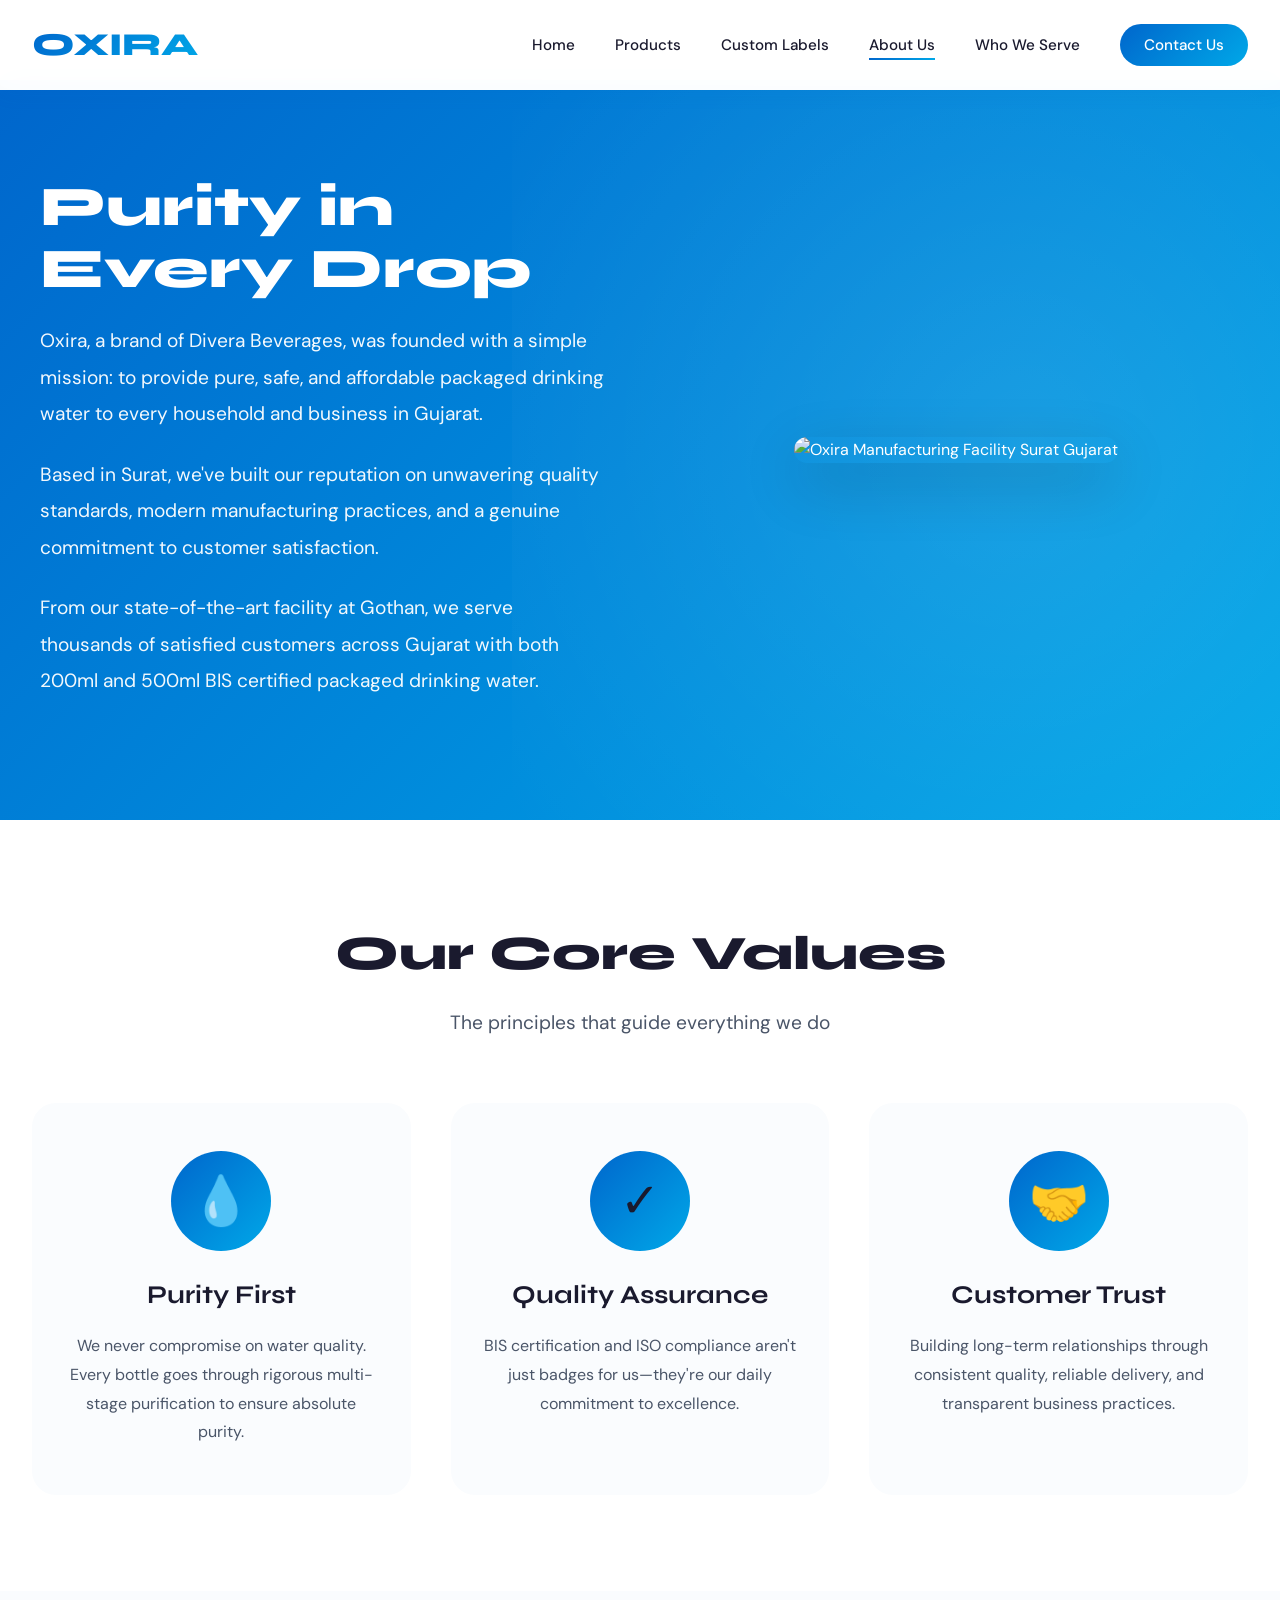
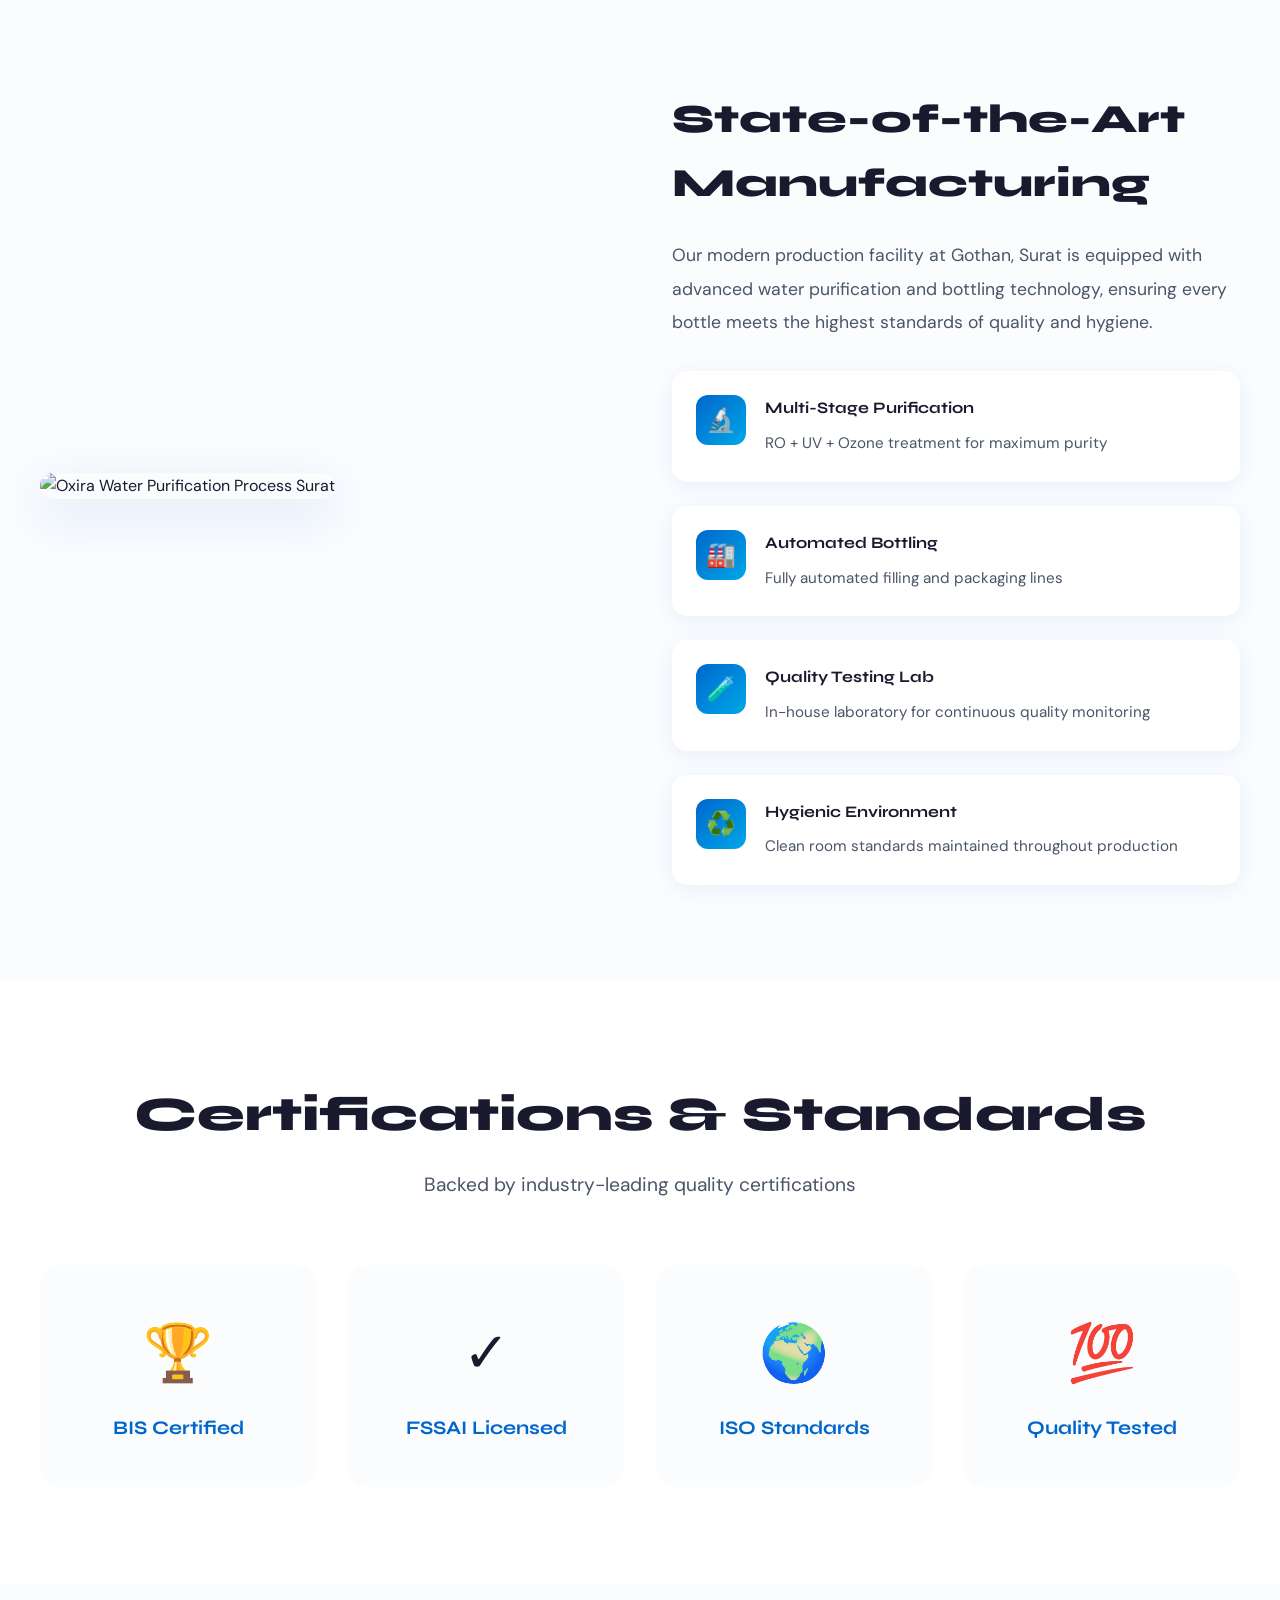
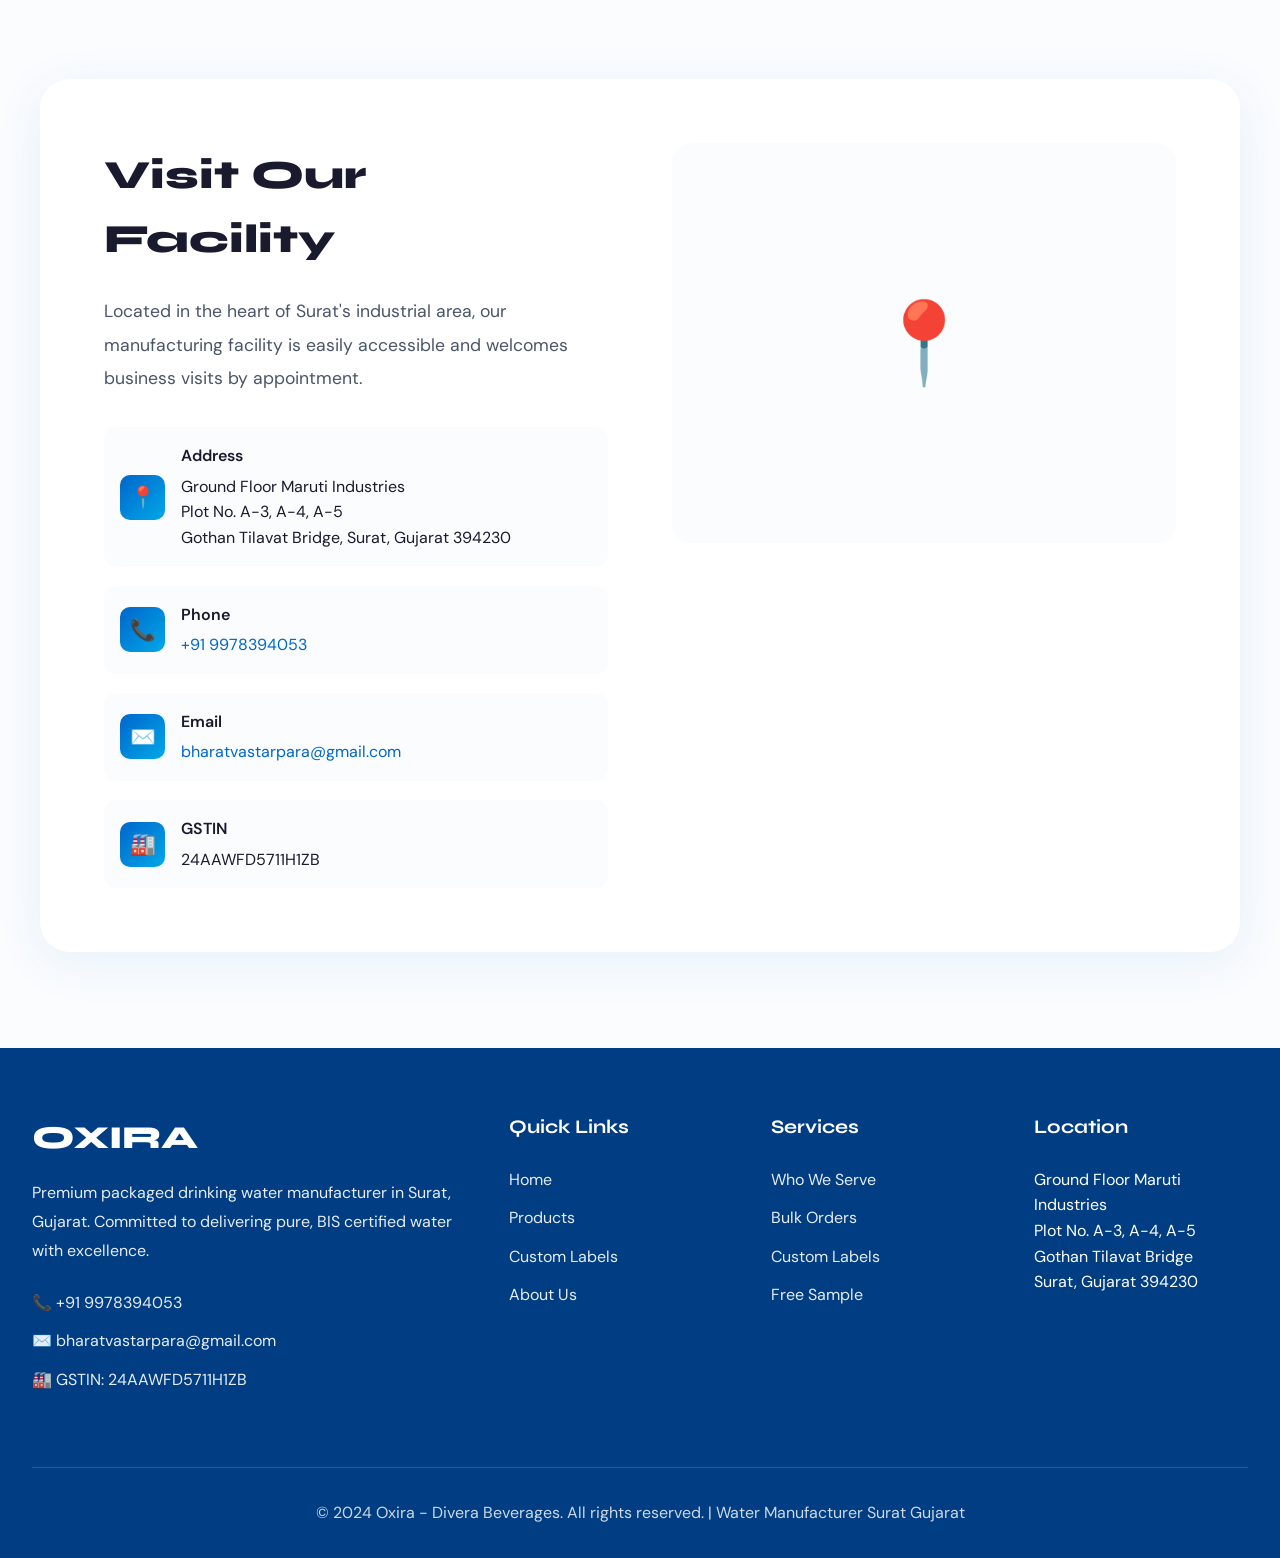
==== about.html @ 22b182d0 "Add files via upload" ====
<!DOCTYPE html>
<html lang="en">
<head>
    <meta charset="UTF-8">
    <meta name="viewport" content="width=device-width, initial-scale=1.0">
    <meta name="description" content="About Oxira - Divera Beverages, leading packaged drinking water manufacturer in Surat, Gujarat. BIS certified facility, quality standards, and commitment to pure water production.">
    <meta name="keywords" content="Oxira about, Divera Beverages Surat, water manufacturer Gujarat, BIS certified facility, packaged water company Surat, water production plant Gujarat">
    <meta name="author" content="Divera Beverages - Oxira">
    <meta name="robots" content="index, follow">
    
    <meta property="og:title" content="About Oxira - Premium Water Manufacturer Surat | Divera Beverages">
    <meta property="og:description" content="Leading packaged drinking water manufacturer in Surat with BIS certification and state-of-the-art production facility.">
    <meta property="og:type" content="website">
    <meta property="og:url" content="https://www.oxira.in/about.html">
    
    <title>About Oxira - BIS Certified Water Manufacturer Surat | Divera Beverages Gujarat</title>
    <link rel="canonical" href="https://www.oxira.in/about.html">
    <link rel="icon" type="image/x-icon" href="images/favicon.ico">
    
    <script type="application/ld+json">
    {
      "@context": "https://schema.org",
      "@type": "Organization",
      "name": "Oxira - Divera Beverages",
      "url": "https://www.oxira.in",
      "logo": "images/oxira-logo.png",
      "description": "BIS certified packaged drinking water manufacturer in Surat, Gujarat",
      "address": {
        "@type": "PostalAddress",
        "streetAddress": "Ground Floor Maruti Industries Plot No. A-3, A-4, A-5 Gothan Tilavat Bridge",
        "addressLocality": "Surat",
        "addressRegion": "Gujarat",
        "addressCountry": "IN"
      },
      "contactPoint": {
        "@type": "ContactPoint",
        "telephone": "+91-9978394053",
        "contactType": "Customer Service"
      }
    }
    </script>
    
    <style>
        @import url('https://fonts.googleapis.com/css2?family=Syne:wght@400;600;700;800&family=DM+Sans:wght@300;400;500;600&display=swap');
        
        :root {
            --primary-blue: #0066CC;
            --deep-ocean: #003D82;
            --aqua-light: #00A8E8;
            --water-gradient: linear-gradient(135deg, #0066CC 0%, #00A8E8 100%);
            --ice-white: #F0F8FF;
            --pearl: #FAFCFE;
            --shadow-soft: rgba(0, 102, 204, 0.08);
            --shadow-medium: rgba(0, 102, 204, 0.15);
            --text-primary: #1A1A2E;
            --text-secondary: #4A5568;
        }
        
        * {
            margin: 0;
            padding: 0;
            box-sizing: border-box;
        }
        
        body {
            font-family: 'DM Sans', sans-serif;
            color: var(--text-primary);
            background: var(--pearl);
            overflow-x: hidden;
            line-height: 1.6;
        }
        
        header {
            position: fixed;
            top: 0;
            width: 100%;
            background: rgba(255, 255, 255, 0.98);
            backdrop-filter: blur(12px);
            box-shadow: 0 2px 20px var(--shadow-soft);
            z-index: 1000;
        }
        
        nav {
            max-width: 1400px;
            margin: 0 auto;
            padding: 1.2rem 2rem;
            display: flex;
            justify-content: space-between;
            align-items: center;
        }
        
        .logo {
            font-family: 'Syne', sans-serif;
            font-size: 2rem;
            font-weight: 800;
            background: var(--water-gradient);
            -webkit-background-clip: text;
            -webkit-text-fill-color: transparent;
            background-clip: text;
        }
        
        .nav-links {
            display: flex;
            gap: 2.5rem;
            list-style: none;
            align-items: center;
        }
        
        .nav-links a {
            text-decoration: none;
            color: var(--text-primary);
            font-weight: 500;
            font-size: 0.95rem;
            position: relative;
            transition: color 0.3s ease;
        }
        
        .nav-links a::after {
            content: '';
            position: absolute;
            bottom: -5px;
            left: 0;
            width: 0;
            height: 2px;
            background: var(--water-gradient);
            transition: width 0.3s ease;
        }
        
        .nav-links a:hover::after,
        .nav-links a.active::after {
            width: 100%;
        }
        
        .cta-nav {
            padding: 0.7rem 1.5rem;
            background: var(--water-gradient);
            color: white !important;
            border-radius: 50px;
            font-weight: 600;
        }
        
        .cta-nav::after {
            display: none;
        }
        
        .menu-toggle {
            display: none;
            flex-direction: column;
            cursor: pointer;
            gap: 5px;
        }
        
        .menu-toggle span {
            width: 28px;
            height: 3px;
            background: var(--primary-blue);
            border-radius: 3px;
        }
        
        /* Story Section */
        .story-hero {
            margin-top: 80px;
            padding: 6rem 2rem;
            background: var(--water-gradient);
            color: white;
            position: relative;
            overflow: hidden;
        }
        
        .story-hero::before {
            content: '';
            position: absolute;
            top: -50%;
            right: -20%;
            width: 80%;
            height: 200%;
            background: radial-gradient(circle, rgba(255, 255, 255, 0.1) 0%, transparent 70%);
        }
        
        .story-content {
            max-width: 1200px;
            margin: 0 auto;
            display: grid;
            grid-template-columns: 1fr 1fr;
            gap: 4rem;
            align-items: center;
            position: relative;
            z-index: 2;
        }
        
        .story-text h1 {
            font-family: 'Syne', sans-serif;
            font-size: 3.5rem;
            font-weight: 800;
            margin-bottom: 1.5rem;
            line-height: 1.1;
        }
        
        .story-text p {
            font-size: 1.2rem;
            line-height: 1.9;
            opacity: 0.95;
            margin-bottom: 1.5rem;
        }
        
        .story-image {
            text-align: center;
        }
        
        .story-image img {
            max-width: 100%;
            border-radius: 20px;
            box-shadow: 0 20px 60px rgba(0, 0, 0, 0.2);
        }
        
        /* Values Section */
        .values-section {
            padding: 6rem 2rem;
            background: white;
        }
        
        .values-container {
            max-width: 1400px;
            margin: 0 auto;
        }
        
        .section-header {
            text-align: center;
            margin-bottom: 4rem;
        }
        
        .section-header h2 {
            font-family: 'Syne', sans-serif;
            font-size: 3rem;
            font-weight: 800;
            color: var(--text-primary);
            margin-bottom: 1rem;
        }
        
        .section-header p {
            font-size: 1.2rem;
            color: var(--text-secondary);
        }
        
        .values-grid {
            display: grid;
            grid-template-columns: repeat(3, 1fr);
            gap: 2.5rem;
        }
        
        .value-card {
            text-align: center;
            padding: 3rem 2rem;
            background: var(--pearl);
            border-radius: 24px;
            transition: all 0.4s ease;
        }
        
        .value-card:hover {
            transform: translateY(-10px);
            box-shadow: 0 15px 50px var(--shadow-medium);
        }
        
        .value-icon {
            width: 100px;
            height: 100px;
            margin: 0 auto 1.5rem;
            background: var(--water-gradient);
            border-radius: 50%;
            display: flex;
            align-items: center;
            justify-content: center;
            font-size: 3rem;
        }
        
        .value-card h3 {
            font-family: 'Syne', sans-serif;
            font-size: 1.6rem;
            font-weight: 700;
            margin-bottom: 1rem;
        }
        
        .value-card p {
            color: var(--text-secondary);
            line-height: 1.8;
        }
        
        /* Manufacturing Section */
        .manufacturing {
            padding: 6rem 2rem;
            background: var(--pearl);
        }
        
        .manufacturing-content {
            max-width: 1200px;
            margin: 0 auto;
            display: grid;
            grid-template-columns: 1fr 1fr;
            gap: 4rem;
            align-items: center;
        }
        
        .manufacturing-image img {
            width: 100%;
            border-radius: 20px;
            box-shadow: 0 15px 50px var(--shadow-medium);
        }
        
        .manufacturing-text h2 {
            font-family: 'Syne', sans-serif;
            font-size: 2.5rem;
            font-weight: 800;
            margin-bottom: 1.5rem;
        }
        
        .manufacturing-text p {
            font-size: 1.1rem;
            color: var(--text-secondary);
            line-height: 1.9;
            margin-bottom: 2rem;
        }
        
        .facility-features {
            display: flex;
            flex-direction: column;
            gap: 1.5rem;
        }
        
        .facility-feature {
            display: flex;
            align-items: flex-start;
            gap: 1.2rem;
            padding: 1.5rem;
            background: white;
            border-radius: 15px;
            box-shadow: 0 4px 20px var(--shadow-soft);
        }
        
        .facility-feature-icon {
            width: 50px;
            height: 50px;
            background: var(--water-gradient);
            border-radius: 12px;
            display: flex;
            align-items: center;
            justify-content: center;
            font-size: 1.5rem;
            color: white;
            flex-shrink: 0;
        }
        
        .facility-feature h4 {
            font-family: 'Syne', sans-serif;
            font-weight: 700;
            margin-bottom: 0.5rem;
        }
        
        .facility-feature p {
            font-size: 0.95rem;
            color: var(--text-secondary);
            margin: 0;
        }
        
        /* Certifications */
        .certifications {
            padding: 6rem 2rem;
            background: white;
        }
        
        .cert-grid {
            max-width: 1200px;
            margin: 3rem auto 0;
            display: grid;
            grid-template-columns: repeat(4, 1fr);
            gap: 2rem;
        }
        
        .cert-box {
            background: var(--pearl);
            padding: 2.5rem 1.5rem;
            border-radius: 20px;
            text-align: center;
            border: 3px solid transparent;
            transition: all 0.3s ease;
        }
        
        .cert-box:hover {
            border-color: var(--primary-blue);
            transform: translateY(-5px);
        }
        
        .cert-box-icon {
            font-size: 3.5rem;
            margin-bottom: 1rem;
        }
        
        .cert-box h3 {
            font-family: 'Syne', sans-serif;
            font-weight: 700;
            font-size: 1.2rem;
            color: var(--primary-blue);
        }
        
        /* Team/Location */
        .location-section {
            padding: 6rem 2rem;
            background: var(--pearl);
        }
        
        .location-content {
            max-width: 1200px;
            margin: 0 auto;
            background: white;
            border-radius: 30px;
            padding: 4rem;
            box-shadow: 0 10px 50px var(--shadow-soft);
        }
        
        .location-grid {
            display: grid;
            grid-template-columns: 1fr 1fr;
            gap: 4rem;
        }
        
        .location-info h2 {
            font-family: 'Syne', sans-serif;
            font-size: 2.5rem;
            font-weight: 800;
            margin-bottom: 1.5rem;
        }
        
        .location-info p {
            font-size: 1.1rem;
            color: var(--text-secondary);
            line-height: 1.9;
            margin-bottom: 2rem;
        }
        
        .contact-details {
            display: flex;
            flex-direction: column;
            gap: 1.2rem;
        }
        
        .contact-item {
            display: flex;
            align-items: center;
            gap: 1rem;
            padding: 1rem;
            background: var(--pearl);
            border-radius: 12px;
        }
        
        .contact-item-icon {
            width: 45px;
            height: 45px;
            background: var(--water-gradient);
            border-radius: 10px;
            display: flex;
            align-items: center;
            justify-content: center;
            font-size: 1.3rem;
            color: white;
        }
        
        .contact-item strong {
            display: block;
            font-weight: 600;
            margin-bottom: 0.3rem;
        }
        
        .contact-item a {
            color: var(--primary-blue);
            text-decoration: none;
        }
        
        .location-map {
            background: var(--pearl);
            border-radius: 20px;
            height: 400px;
            display: flex;
            align-items: center;
            justify-content: center;
            font-size: 5rem;
        }
        
        /* Footer */
        footer {
            background: var(--deep-ocean);
            color: white;
            padding: 4rem 2rem 2rem;
        }
        
        .footer-content {
            max-width: 1400px;
            margin: 0 auto;
            display: grid;
            grid-template-columns: 2fr 1fr 1fr 1fr;
            gap: 3rem;
            margin-bottom: 3rem;
        }
        
        .footer-brand h3 {
            font-family: 'Syne', sans-serif;
            font-size: 2rem;
            font-weight: 800;
            margin-bottom: 1rem;
        }
        
        .footer-brand p {
            opacity: 0.9;
            line-height: 1.8;
            margin-bottom: 1.5rem;
        }
        
        .contact-info {
            display: flex;
            flex-direction: column;
            gap: 0.8rem;
        }
        
        .contact-info a {
            color: white;
            text-decoration: none;
            opacity: 0.9;
        }
        
        .footer-section h4 {
            font-family: 'Syne', sans-serif;
            font-size: 1.2rem;
            font-weight: 700;
            margin-bottom: 1.5rem;
        }
        
        .footer-links {
            list-style: none;
            display: flex;
            flex-direction: column;
            gap: 0.8rem;
        }
        
        .footer-links a {
            color: white;
            text-decoration: none;
            opacity: 0.9;
            transition: all 0.3s ease;
        }
        
        .footer-links a:hover {
            opacity: 1;
            transform: translateX(5px);
        }
        
        .footer-bottom {
            max-width: 1400px;
            margin: 0 auto;
            padding-top: 2rem;
            border-top: 1px solid rgba(255, 255, 255, 0.2);
            text-align: center;
            opacity: 0.8;
        }
        
        /* Mobile Responsive */
        @media (max-width: 768px) {
            .nav-links {
                position: fixed;
                top: 80px;
                left: -100%;
                flex-direction: column;
                background: white;
                width: 100%;
                padding: 2rem;
                box-shadow: 0 10px 30px var(--shadow-soft);
                transition: left 0.3s ease;
                align-items: flex-start;
            }
            
            .nav-links.active {
                left: 0;
            }
            
            .menu-toggle {
                display: flex;
            }
            
            .story-content,
            .manufacturing-content,
            .location-grid {
                grid-template-columns: 1fr;
                gap: 2rem;
            }
            
            .story-text h1 {
                font-size: 2.5rem;
            }
            
            .values-grid {
                grid-template-columns: 1fr;
            }
            
            .cert-grid {
                grid-template-columns: repeat(2, 1fr);
            }
            
            .footer-content {
                grid-template-columns: 1fr;
            }
        }
    </style>
</head>
<body>
    <header>
        <nav>
            <div class="logo">OXIRA</div>
            <ul class="nav-links" id="navLinks">
                <li><a href="index.html">Home</a></li>
                <li><a href="products.html">Products</a></li>
                <li><a href="custom-labels.html">Custom Labels</a></li>
                <li><a href="about.html" class="active">About Us</a></li>
                <li><a href="serve.html">Who We Serve</a></li>
                <li><a href="contact.html" class="cta-nav">Contact Us</a></li>
            </ul>
            <div class="menu-toggle" id="menuToggle">
                <span></span>
                <span></span>
                <span></span>
            </div>
        </nav>
    </header>

    <!-- Story Section -->
    <section class="story-hero">
        <div class="story-content">
            <div class="story-text">
                <h1>Purity in Every Drop</h1>
                <p>Oxira, a brand of Divera Beverages, was founded with a simple mission: to provide pure, safe, and affordable packaged drinking water to every household and business in Gujarat.</p>
                <p>Based in Surat, we've built our reputation on unwavering quality standards, modern manufacturing practices, and a genuine commitment to customer satisfaction.</p>
                <p>From our state-of-the-art facility at Gothan, we serve thousands of satisfied customers across Gujarat with both 200ml and 500ml BIS certified packaged drinking water.</p>
            </div>
            <div class="story-image">
                <img src="images/oxira-facility.jpg" alt="Oxira Manufacturing Facility Surat Gujarat">
            </div>
        </div>
    </section>

    <!-- Values -->
    <section class="values-section">
        <div class="values-container">
            <div class="section-header">
                <h2>Our Core Values</h2>
                <p>The principles that guide everything we do</p>
            </div>
            
            <div class="values-grid">
                <div class="value-card">
                    <div class="value-icon">💧</div>
                    <h3>Purity First</h3>
                    <p>We never compromise on water quality. Every bottle goes through rigorous multi-stage purification to ensure absolute purity.</p>
                </div>
                <div class="value-card">
                    <div class="value-icon">✓</div>
                    <h3>Quality Assurance</h3>
                    <p>BIS certification and ISO compliance aren't just badges for us—they're our daily commitment to excellence.</p>
                </div>
                <div class="value-card">
                    <div class="value-icon">🤝</div>
                    <h3>Customer Trust</h3>
                    <p>Building long-term relationships through consistent quality, reliable delivery, and transparent business practices.</p>
                </div>
            </div>
        </div>
    </section>

    <!-- Manufacturing -->
    <section class="manufacturing">
        <div class="manufacturing-content">
            <div class="manufacturing-image">
                <img src="images/manufacturing-process.jpg" alt="Oxira Water Purification Process Surat">
            </div>
            <div class="manufacturing-text">
                <h2>State-of-the-Art Manufacturing</h2>
                <p>Our modern production facility at Gothan, Surat is equipped with advanced water purification and bottling technology, ensuring every bottle meets the highest standards of quality and hygiene.</p>
                
                <div class="facility-features">
                    <div class="facility-feature">
                        <div class="facility-feature-icon">🔬</div>
                        <div>
                            <h4>Multi-Stage Purification</h4>
                            <p>RO + UV + Ozone treatment for maximum purity</p>
                        </div>
                    </div>
                    <div class="facility-feature">
                        <div class="facility-feature-icon">🏭</div>
                        <div>
                            <h4>Automated Bottling</h4>
                            <p>Fully automated filling and packaging lines</p>
                        </div>
                    </div>
                    <div class="facility-feature">
                        <div class="facility-feature-icon">🧪</div>
                        <div>
                            <h4>Quality Testing Lab</h4>
                            <p>In-house laboratory for continuous quality monitoring</p>
                        </div>
                    </div>
                    <div class="facility-feature">
                        <div class="facility-feature-icon">♻️</div>
                        <div>
                            <h4>Hygienic Environment</h4>
                            <p>Clean room standards maintained throughout production</p>
                        </div>
                    </div>
                </div>
            </div>
        </div>
    </section>

    <!-- Certifications -->
    <section class="certifications">
        <div class="section-header">
            <h2>Certifications & Standards</h2>
            <p>Backed by industry-leading quality certifications</p>
        </div>
        
        <div class="cert-grid">
            <div class="cert-box">
                <div class="cert-box-icon">🏆</div>
                <h3>BIS Certified</h3>
            </div>
            <div class="cert-box">
                <div class="cert-box-icon">✓</div>
                <h3>FSSAI Licensed</h3>
            </div>
            <div class="cert-box">
                <div class="cert-box-icon">🌍</div>
                <h3>ISO Standards</h3>
            </div>
            <div class="cert-box">
                <div class="cert-box-icon">💯</div>
                <h3>Quality Tested</h3>
            </div>
        </div>
    </section>

    <!-- Location -->
    <section class="location-section">
        <div class="location-content">
            <div class="location-grid">
                <div class="location-info">
                    <h2>Visit Our Facility</h2>
                    <p>Located in the heart of Surat's industrial area, our manufacturing facility is easily accessible and welcomes business visits by appointment.</p>
                    
                    <div class="contact-details">
                        <div class="contact-item">
                            <div class="contact-item-icon">📍</div>
                            <div>
                                <strong>Address</strong>
                                Ground Floor Maruti Industries<br>
                                Plot No. A-3, A-4, A-5<br>
                                Gothan Tilavat Bridge, Surat, Gujarat 394230
                            </div>
                        </div>
                        <div class="contact-item">
                            <div class="contact-item-icon">📞</div>
                            <div>
                                <strong>Phone</strong>
                                <a href="tel:+919978394053">+91 9978394053</a>
                            </div>
                        </div>
                        <div class="contact-item">
                            <div class="contact-item-icon">✉️</div>
                            <div>
                                <strong>Email</strong>
                                <a href="mailto:bharatvastarpara@gmail.com">bharatvastarpara@gmail.com</a>
                            </div>
                        </div>
                        <div class="contact-item">
                            <div class="contact-item-icon">🏭</div>
                            <div>
                                <strong>GSTIN</strong>
                                24AAWFD5711H1ZB
                            </div>
                        </div>
                    </div>
                </div>
                <div class="location-map">
                    📍
                </div>
            </div>
        </div>
    </section>

    <!-- Footer -->
    <footer>
        <div class="footer-content">
            <div class="footer-brand">
                <h3>OXIRA</h3>
                <p>Premium packaged drinking water manufacturer in Surat, Gujarat. Committed to delivering pure, BIS certified water with excellence.</p>
                <div class="contact-info">
                    <a href="tel:+919978394053">📞 +91 9978394053</a>
                    <a href="mailto:bharatvastarpara@gmail.com">✉️ bharatvastarpara@gmail.com</a>
                    <p>🏭 GSTIN: 24AAWFD5711H1ZB</p>
                </div>
            </div>
            
            <div class="footer-section">
                <h4>Quick Links</h4>
                <ul class="footer-links">
                    <li><a href="index.html">Home</a></li>
                    <li><a href="products.html">Products</a></li>
                    <li><a href="custom-labels.html">Custom Labels</a></li>
                    <li><a href="about.html">About Us</a></li>
                </ul>
            </div>
            
            <div class="footer-section">
                <h4>Services</h4>
                <ul class="footer-links">
                    <li><a href="serve.html">Who We Serve</a></li>
                    <li><a href="contact.html">Bulk Orders</a></li>
                    <li><a href="contact.html">Custom Labels</a></li>
                    <li><a href="contact.html">Free Sample</a></li>
                </ul>
            </div>
            
            <div class="footer-section">
                <h4>Location</h4>
                <p>Ground Floor Maruti Industries<br>
                Plot No. A-3, A-4, A-5<br>
                Gothan Tilavat Bridge<br>
                Surat, Gujarat 394230</p>
            </div>
        </div>
        
        <div class="footer-bottom">
            <p>&copy; 2024 Oxira - Divera Beverages. All rights reserved. | Water Manufacturer Surat Gujarat</p>
        </div>
    </footer>

    <script>
        const menuToggle = document.getElementById('menuToggle');
        const navLinks = document.getElementById('navLinks');
        
        menuToggle.addEventListener('click', () => {
            navLinks.classList.toggle('active');
        });
        
        document.addEventListener('click', (e) => {
            if (!menuToggle.contains(e.target) && !navLinks.contains(e.target)) {
                navLinks.classList.remove('active');
            }
        });
    </script>
</body>
</html>
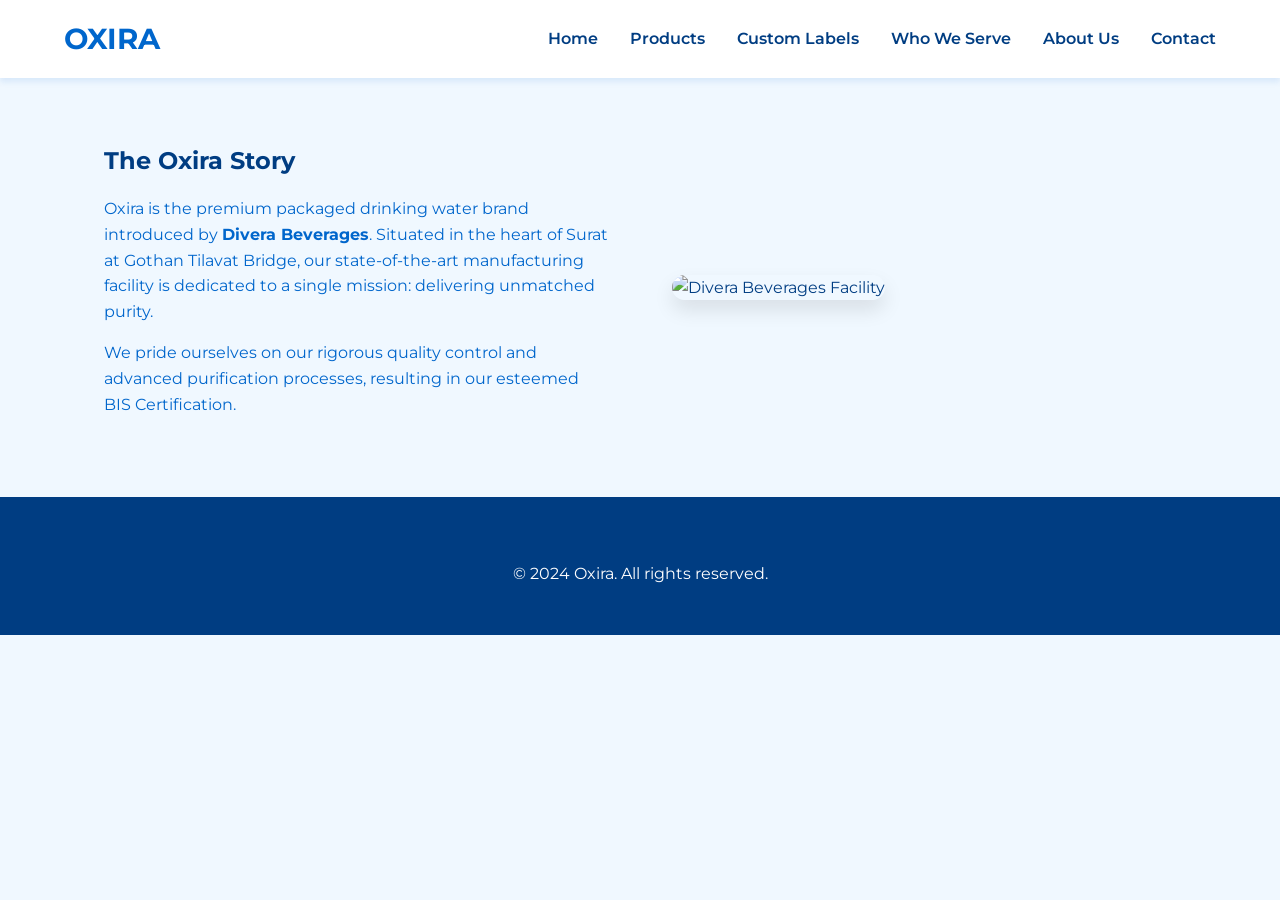
==== commit f50e6b22: "Update about.html" ====
--- a/about.html
+++ b/about.html
@@ -3,853 +3,39 @@
 <head>
     <meta charset="UTF-8">
     <meta name="viewport" content="width=device-width, initial-scale=1.0">
-    <meta name="description" content="About Oxira - Divera Beverages, leading packaged drinking water manufacturer in Surat, Gujarat. BIS certified facility, quality standards, and commitment to pure water production.">
-    <meta name="keywords" content="Oxira about, Divera Beverages Surat, water manufacturer Gujarat, BIS certified facility, packaged water company Surat, water production plant Gujarat">
-    <meta name="author" content="Divera Beverages - Oxira">
-    <meta name="robots" content="index, follow">
-    
-    <meta property="og:title" content="About Oxira - Premium Water Manufacturer Surat | Divera Beverages">
-    <meta property="og:description" content="Leading packaged drinking water manufacturer in Surat with BIS certification and state-of-the-art production facility.">
-    <meta property="og:type" content="website">
-    <meta property="og:url" content="https://www.oxira.in/about.html">
-    
-    <title>About Oxira - BIS Certified Water Manufacturer Surat | Divera Beverages Gujarat</title>
-    <link rel="canonical" href="https://www.oxira.in/about.html">
-    <link rel="icon" type="image/x-icon" href="images/favicon.ico">
-    
-    <script type="application/ld+json">
-    {
-      "@context": "https://schema.org",
-      "@type": "Organization",
-      "name": "Oxira - Divera Beverages",
-      "url": "https://www.oxira.in",
-      "logo": "images/oxira-logo.png",
-      "description": "BIS certified packaged drinking water manufacturer in Surat, Gujarat",
-      "address": {
-        "@type": "PostalAddress",
-        "streetAddress": "Ground Floor Maruti Industries Plot No. A-3, A-4, A-5 Gothan Tilavat Bridge",
-        "addressLocality": "Surat",
-        "addressRegion": "Gujarat",
-        "addressCountry": "IN"
-      },
-      "contactPoint": {
-        "@type": "ContactPoint",
-        "telephone": "+91-9978394053",
-        "contactType": "Customer Service"
-      }
-    }
-    </script>
-    
-    <style>
-        @import url('https://fonts.googleapis.com/css2?family=Syne:wght@400;600;700;800&family=DM+Sans:wght@300;400;500;600&display=swap');
-        
-        :root {
-            --primary-blue: #0066CC;
-            --deep-ocean: #003D82;
-            --aqua-light: #00A8E8;
-            --water-gradient: linear-gradient(135deg, #0066CC 0%, #00A8E8 100%);
-            --ice-white: #F0F8FF;
-            --pearl: #FAFCFE;
-            --shadow-soft: rgba(0, 102, 204, 0.08);
-            --shadow-medium: rgba(0, 102, 204, 0.15);
-            --text-primary: #1A1A2E;
-            --text-secondary: #4A5568;
-        }
-        
-        * {
-            margin: 0;
-            padding: 0;
-            box-sizing: border-box;
-        }
-        
-        body {
-            font-family: 'DM Sans', sans-serif;
-            color: var(--text-primary);
-            background: var(--pearl);
-            overflow-x: hidden;
-            line-height: 1.6;
-        }
-        
-        header {
-            position: fixed;
-            top: 0;
-            width: 100%;
-            background: rgba(255, 255, 255, 0.98);
-            backdrop-filter: blur(12px);
-            box-shadow: 0 2px 20px var(--shadow-soft);
-            z-index: 1000;
-        }
-        
-        nav {
-            max-width: 1400px;
-            margin: 0 auto;
-            padding: 1.2rem 2rem;
-            display: flex;
-            justify-content: space-between;
-            align-items: center;
-        }
-        
-        .logo {
-            font-family: 'Syne', sans-serif;
-            font-size: 2rem;
-            font-weight: 800;
-            background: var(--water-gradient);
-            -webkit-background-clip: text;
-            -webkit-text-fill-color: transparent;
-            background-clip: text;
-        }
-        
-        .nav-links {
-            display: flex;
-            gap: 2.5rem;
-            list-style: none;
-            align-items: center;
-        }
-        
-        .nav-links a {
-            text-decoration: none;
-            color: var(--text-primary);
-            font-weight: 500;
-            font-size: 0.95rem;
-            position: relative;
-            transition: color 0.3s ease;
-        }
-        
-        .nav-links a::after {
-            content: '';
-            position: absolute;
-            bottom: -5px;
-            left: 0;
-            width: 0;
-            height: 2px;
-            background: var(--water-gradient);
-            transition: width 0.3s ease;
-        }
-        
-        .nav-links a:hover::after,
-        .nav-links a.active::after {
-            width: 100%;
-        }
-        
-        .cta-nav {
-            padding: 0.7rem 1.5rem;
-            background: var(--water-gradient);
-            color: white !important;
-            border-radius: 50px;
-            font-weight: 600;
-        }
-        
-        .cta-nav::after {
-            display: none;
-        }
-        
-        .menu-toggle {
-            display: none;
-            flex-direction: column;
-            cursor: pointer;
-            gap: 5px;
-        }
-        
-        .menu-toggle span {
-            width: 28px;
-            height: 3px;
-            background: var(--primary-blue);
-            border-radius: 3px;
-        }
-        
-        /* Story Section */
-        .story-hero {
-            margin-top: 80px;
-            padding: 6rem 2rem;
-            background: var(--water-gradient);
-            color: white;
-            position: relative;
-            overflow: hidden;
-        }
-        
-        .story-hero::before {
-            content: '';
-            position: absolute;
-            top: -50%;
-            right: -20%;
-            width: 80%;
-            height: 200%;
-            background: radial-gradient(circle, rgba(255, 255, 255, 0.1) 0%, transparent 70%);
-        }
-        
-        .story-content {
-            max-width: 1200px;
-            margin: 0 auto;
-            display: grid;
-            grid-template-columns: 1fr 1fr;
-            gap: 4rem;
-            align-items: center;
-            position: relative;
-            z-index: 2;
-        }
-        
-        .story-text h1 {
-            font-family: 'Syne', sans-serif;
-            font-size: 3.5rem;
-            font-weight: 800;
-            margin-bottom: 1.5rem;
-            line-height: 1.1;
-        }
-        
-        .story-text p {
-            font-size: 1.2rem;
-            line-height: 1.9;
-            opacity: 0.95;
-            margin-bottom: 1.5rem;
-        }
-        
-        .story-image {
-            text-align: center;
-        }
-        
-        .story-image img {
-            max-width: 100%;
-            border-radius: 20px;
-            box-shadow: 0 20px 60px rgba(0, 0, 0, 0.2);
-        }
-        
-        /* Values Section */
-        .values-section {
-            padding: 6rem 2rem;
-            background: white;
-        }
-        
-        .values-container {
-            max-width: 1400px;
-            margin: 0 auto;
-        }
-        
-        .section-header {
-            text-align: center;
-            margin-bottom: 4rem;
-        }
-        
-        .section-header h2 {
-            font-family: 'Syne', sans-serif;
-            font-size: 3rem;
-            font-weight: 800;
-            color: var(--text-primary);
-            margin-bottom: 1rem;
-        }
-        
-        .section-header p {
-            font-size: 1.2rem;
-            color: var(--text-secondary);
-        }
-        
-        .values-grid {
-            display: grid;
-            grid-template-columns: repeat(3, 1fr);
-            gap: 2.5rem;
-        }
-        
-        .value-card {
-            text-align: center;
-            padding: 3rem 2rem;
-            background: var(--pearl);
-            border-radius: 24px;
-            transition: all 0.4s ease;
-        }
-        
-        .value-card:hover {
-            transform: translateY(-10px);
-            box-shadow: 0 15px 50px var(--shadow-medium);
-        }
-        
-        .value-icon {
-            width: 100px;
-            height: 100px;
-            margin: 0 auto 1.5rem;
-            background: var(--water-gradient);
-            border-radius: 50%;
-            display: flex;
-            align-items: center;
-            justify-content: center;
-            font-size: 3rem;
-        }
-        
-        .value-card h3 {
-            font-family: 'Syne', sans-serif;
-            font-size: 1.6rem;
-            font-weight: 700;
-            margin-bottom: 1rem;
-        }
-        
-        .value-card p {
-            color: var(--text-secondary);
-            line-height: 1.8;
-        }
-        
-        /* Manufacturing Section */
-        .manufacturing {
-            padding: 6rem 2rem;
-            background: var(--pearl);
-        }
-        
-        .manufacturing-content {
-            max-width: 1200px;
-            margin: 0 auto;
-            display: grid;
-            grid-template-columns: 1fr 1fr;
-            gap: 4rem;
-            align-items: center;
-        }
-        
-        .manufacturing-image img {
-            width: 100%;
-            border-radius: 20px;
-            box-shadow: 0 15px 50px var(--shadow-medium);
-        }
-        
-        .manufacturing-text h2 {
-            font-family: 'Syne', sans-serif;
-            font-size: 2.5rem;
-            font-weight: 800;
-            margin-bottom: 1.5rem;
-        }
-        
-        .manufacturing-text p {
-            font-size: 1.1rem;
-            color: var(--text-secondary);
-            line-height: 1.9;
-            margin-bottom: 2rem;
-        }
-        
-        .facility-features {
-            display: flex;
-            flex-direction: column;
-            gap: 1.5rem;
-        }
-        
-        .facility-feature {
-            display: flex;
-            align-items: flex-start;
-            gap: 1.2rem;
-            padding: 1.5rem;
-            background: white;
-            border-radius: 15px;
-            box-shadow: 0 4px 20px var(--shadow-soft);
-        }
-        
-        .facility-feature-icon {
-            width: 50px;
-            height: 50px;
-            background: var(--water-gradient);
-            border-radius: 12px;
-            display: flex;
-            align-items: center;
-            justify-content: center;
-            font-size: 1.5rem;
-            color: white;
-            flex-shrink: 0;
-        }
-        
-        .facility-feature h4 {
-            font-family: 'Syne', sans-serif;
-            font-weight: 700;
-            margin-bottom: 0.5rem;
-        }
-        
-        .facility-feature p {
-            font-size: 0.95rem;
-            color: var(--text-secondary);
-            margin: 0;
-        }
-        
-        /* Certifications */
-        .certifications {
-            padding: 6rem 2rem;
-            background: white;
-        }
-        
-        .cert-grid {
-            max-width: 1200px;
-            margin: 3rem auto 0;
-            display: grid;
-            grid-template-columns: repeat(4, 1fr);
-            gap: 2rem;
-        }
-        
-        .cert-box {
-            background: var(--pearl);
-            padding: 2.5rem 1.5rem;
-            border-radius: 20px;
-            text-align: center;
-            border: 3px solid transparent;
-            transition: all 0.3s ease;
-        }
-        
-        .cert-box:hover {
-            border-color: var(--primary-blue);
-            transform: translateY(-5px);
-        }
-        
-        .cert-box-icon {
-            font-size: 3.5rem;
-            margin-bottom: 1rem;
-        }
-        
-        .cert-box h3 {
-            font-family: 'Syne', sans-serif;
-            font-weight: 700;
-            font-size: 1.2rem;
-            color: var(--primary-blue);
-        }
-        
-        /* Team/Location */
-        .location-section {
-            padding: 6rem 2rem;
-            background: var(--pearl);
-        }
-        
-        .location-content {
-            max-width: 1200px;
-            margin: 0 auto;
-            background: white;
-            border-radius: 30px;
-            padding: 4rem;
-            box-shadow: 0 10px 50px var(--shadow-soft);
-        }
-        
-        .location-grid {
-            display: grid;
-            grid-template-columns: 1fr 1fr;
-            gap: 4rem;
-        }
-        
-        .location-info h2 {
-            font-family: 'Syne', sans-serif;
-            font-size: 2.5rem;
-            font-weight: 800;
-            margin-bottom: 1.5rem;
-        }
-        
-        .location-info p {
-            font-size: 1.1rem;
-            color: var(--text-secondary);
-            line-height: 1.9;
-            margin-bottom: 2rem;
-        }
-        
-        .contact-details {
-            display: flex;
-            flex-direction: column;
-            gap: 1.2rem;
-        }
-        
-        .contact-item {
-            display: flex;
-            align-items: center;
-            gap: 1rem;
-            padding: 1rem;
-            background: var(--pearl);
-            border-radius: 12px;
-        }
-        
-        .contact-item-icon {
-            width: 45px;
-            height: 45px;
-            background: var(--water-gradient);
-            border-radius: 10px;
-            display: flex;
-            align-items: center;
-            justify-content: center;
-            font-size: 1.3rem;
-            color: white;
-        }
-        
-        .contact-item strong {
-            display: block;
-            font-weight: 600;
-            margin-bottom: 0.3rem;
-        }
-        
-        .contact-item a {
-            color: var(--primary-blue);
-            text-decoration: none;
-        }
-        
-        .location-map {
-            background: var(--pearl);
-            border-radius: 20px;
-            height: 400px;
-            display: flex;
-            align-items: center;
-            justify-content: center;
-            font-size: 5rem;
-        }
-        
-        /* Footer */
-        footer {
-            background: var(--deep-ocean);
-            color: white;
-            padding: 4rem 2rem 2rem;
-        }
-        
-        .footer-content {
-            max-width: 1400px;
-            margin: 0 auto;
-            display: grid;
-            grid-template-columns: 2fr 1fr 1fr 1fr;
-            gap: 3rem;
-            margin-bottom: 3rem;
-        }
-        
-        .footer-brand h3 {
-            font-family: 'Syne', sans-serif;
-            font-size: 2rem;
-            font-weight: 800;
-            margin-bottom: 1rem;
-        }
-        
-        .footer-brand p {
-            opacity: 0.9;
-            line-height: 1.8;
-            margin-bottom: 1.5rem;
-        }
-        
-        .contact-info {
-            display: flex;
-            flex-direction: column;
-            gap: 0.8rem;
-        }
-        
-        .contact-info a {
-            color: white;
-            text-decoration: none;
-            opacity: 0.9;
-        }
-        
-        .footer-section h4 {
-            font-family: 'Syne', sans-serif;
-            font-size: 1.2rem;
-            font-weight: 700;
-            margin-bottom: 1.5rem;
-        }
-        
-        .footer-links {
-            list-style: none;
-            display: flex;
-            flex-direction: column;
-            gap: 0.8rem;
-        }
-        
-        .footer-links a {
-            color: white;
-            text-decoration: none;
-            opacity: 0.9;
-            transition: all 0.3s ease;
-        }
-        
-        .footer-links a:hover {
-            opacity: 1;
-            transform: translateX(5px);
-        }
-        
-        .footer-bottom {
-            max-width: 1400px;
-            margin: 0 auto;
-            padding-top: 2rem;
-            border-top: 1px solid rgba(255, 255, 255, 0.2);
-            text-align: center;
-            opacity: 0.8;
-        }
-        
-        /* Mobile Responsive */
-        @media (max-width: 768px) {
-            .nav-links {
-                position: fixed;
-                top: 80px;
-                left: -100%;
-                flex-direction: column;
-                background: white;
-                width: 100%;
-                padding: 2rem;
-                box-shadow: 0 10px 30px var(--shadow-soft);
-                transition: left 0.3s ease;
-                align-items: flex-start;
-            }
-            
-            .nav-links.active {
-                left: 0;
-            }
-            
-            .menu-toggle {
-                display: flex;
-            }
-            
-            .story-content,
-            .manufacturing-content,
-            .location-grid {
-                grid-template-columns: 1fr;
-                gap: 2rem;
-            }
-            
-            .story-text h1 {
-                font-size: 2.5rem;
-            }
-            
-            .values-grid {
-                grid-template-columns: 1fr;
-            }
-            
-            .cert-grid {
-                grid-template-columns: repeat(2, 1fr);
-            }
-            
-            .footer-content {
-                grid-template-columns: 1fr;
-            }
-        }
-    </style>
+    <title>About Divera Beverages | Oxira</title>
+    <link rel="stylesheet" href="styles.css">
 </head>
 <body>
-    <header>
-        <nav>
-            <div class="logo">OXIRA</div>
-            <ul class="nav-links" id="navLinks">
-                <li><a href="index.html">Home</a></li>
-                <li><a href="products.html">Products</a></li>
-                <li><a href="custom-labels.html">Custom Labels</a></li>
-                <li><a href="about.html" class="active">About Us</a></li>
-                <li><a href="serve.html">Who We Serve</a></li>
-                <li><a href="contact.html" class="cta-nav">Contact Us</a></li>
-            </ul>
-            <div class="menu-toggle" id="menuToggle">
-                <span></span>
-                <span></span>
-                <span></span>
-            </div>
-        </nav>
-    </header>
 
-    <!-- Story Section -->
-    <section class="story-hero">
-        <div class="story-content">
-            <div class="story-text">
-                <h1>Purity in Every Drop</h1>
-                <p>Oxira, a brand of Divera Beverages, was founded with a simple mission: to provide pure, safe, and affordable packaged drinking water to every household and business in Gujarat.</p>
-                <p>Based in Surat, we've built our reputation on unwavering quality standards, modern manufacturing practices, and a genuine commitment to customer satisfaction.</p>
-                <p>From our state-of-the-art facility at Gothan, we serve thousands of satisfied customers across Gujarat with both 200ml and 500ml BIS certified packaged drinking water.</p>
-            </div>
-            <div class="story-image">
-                <img src="images/oxira-facility.jpg" alt="Oxira Manufacturing Facility Surat Gujarat">
-            </div>
-        </div>
-    </section>
+<header>
+    <nav>
+        <a href="index.html" class="logo">OXIRA</a>
+        <ul class="nav-links">
+            <li><a href="index.html">Home</a></li>
+            <li><a href="products.html">Products</a></li>
+            <li><a href="custom-labels.html">Custom Labels</a></li>
+            <li><a href="serve.html">Who We Serve</a></li>
+            <li><a href="about.html">About Us</a></li>
+            <li><a href="contact.html">Contact</a></li>
+        </ul>
+    </nav>
+</header>
 
-    <!-- Values -->
-    <section class="values-section">
-        <div class="values-container">
-            <div class="section-header">
-                <h2>Our Core Values</h2>
-                <p>The principles that guide everything we do</p>
-            </div>
-            
-            <div class="values-grid">
-                <div class="value-card">
-                    <div class="value-icon">💧</div>
-                    <h3>Purity First</h3>
-                    <p>We never compromise on water quality. Every bottle goes through rigorous multi-stage purification to ensure absolute purity.</p>
-                </div>
-                <div class="value-card">
-                    <div class="value-icon">✓</div>
-                    <h3>Quality Assurance</h3>
-                    <p>BIS certification and ISO compliance aren't just badges for us—they're our daily commitment to excellence.</p>
-                </div>
-                <div class="value-card">
-                    <div class="value-icon">🤝</div>
-                    <h3>Customer Trust</h3>
-                    <p>Building long-term relationships through consistent quality, reliable delivery, and transparent business practices.</p>
-                </div>
-            </div>
-        </div>
-    </section>
+<section class="container grid-2">
+    <div>
+        <h1>The Oxira Story</h1>
+        <p>Oxira is the premium packaged drinking water brand introduced by <strong>Divera Beverages</strong>. Situated in the heart of Surat at Gothan Tilavat Bridge, our state-of-the-art manufacturing facility is dedicated to a single mission: delivering unmatched purity.</p>
+        <p>We pride ourselves on our rigorous quality control and advanced purification processes, resulting in our esteemed BIS Certification.</p>
+    </div>
+    <div>
+        <img src="images/oxira-facility.jpg" alt="Divera Beverages Facility" style="width:100%; border-radius:15px; box-shadow: 0 10px 20px rgba(0,0,0,0.1);">
+    </div>
+</section>
 
-    <!-- Manufacturing -->
-    <section class="manufacturing">
-        <div class="manufacturing-content">
-            <div class="manufacturing-image">
-                <img src="images/manufacturing-process.jpg" alt="Oxira Water Purification Process Surat">
-            </div>
-            <div class="manufacturing-text">
-                <h2>State-of-the-Art Manufacturing</h2>
-                <p>Our modern production facility at Gothan, Surat is equipped with advanced water purification and bottling technology, ensuring every bottle meets the highest standards of quality and hygiene.</p>
-                
-                <div class="facility-features">
-                    <div class="facility-feature">
-                        <div class="facility-feature-icon">🔬</div>
-                        <div>
-                            <h4>Multi-Stage Purification</h4>
-                            <p>RO + UV + Ozone treatment for maximum purity</p>
-                        </div>
-                    </div>
-                    <div class="facility-feature">
-                        <div class="facility-feature-icon">🏭</div>
-                        <div>
-                            <h4>Automated Bottling</h4>
-                            <p>Fully automated filling and packaging lines</p>
-                        </div>
-                    </div>
-                    <div class="facility-feature">
-                        <div class="facility-feature-icon">🧪</div>
-                        <div>
-                            <h4>Quality Testing Lab</h4>
-                            <p>In-house laboratory for continuous quality monitoring</p>
-                        </div>
-                    </div>
-                    <div class="facility-feature">
-                        <div class="facility-feature-icon">♻️</div>
-                        <div>
-                            <h4>Hygienic Environment</h4>
-                            <p>Clean room standards maintained throughout production</p>
-                        </div>
-                    </div>
-                </div>
-            </div>
-        </div>
-    </section>
+<footer>
+    <p>&copy; 2024 Oxira. All rights reserved.</p>
+</footer>
 
-    <!-- Certifications -->
-    <section class="certifications">
-        <div class="section-header">
-            <h2>Certifications & Standards</h2>
-            <p>Backed by industry-leading quality certifications</p>
-        </div>
-        
-        <div class="cert-grid">
-            <div class="cert-box">
-                <div class="cert-box-icon">🏆</div>
-                <h3>BIS Certified</h3>
-            </div>
-            <div class="cert-box">
-                <div class="cert-box-icon">✓</div>
-                <h3>FSSAI Licensed</h3>
-            </div>
-            <div class="cert-box">
-                <div class="cert-box-icon">🌍</div>
-                <h3>ISO Standards</h3>
-            </div>
-            <div class="cert-box">
-                <div class="cert-box-icon">💯</div>
-                <h3>Quality Tested</h3>
-            </div>
-        </div>
-    </section>
-
-    <!-- Location -->
-    <section class="location-section">
-        <div class="location-content">
-            <div class="location-grid">
-                <div class="location-info">
-                    <h2>Visit Our Facility</h2>
-                    <p>Located in the heart of Surat's industrial area, our manufacturing facility is easily accessible and welcomes business visits by appointment.</p>
-                    
-                    <div class="contact-details">
-                        <div class="contact-item">
-                            <div class="contact-item-icon">📍</div>
-                            <div>
-                                <strong>Address</strong>
-                                Ground Floor Maruti Industries<br>
-                                Plot No. A-3, A-4, A-5<br>
-                                Gothan Tilavat Bridge, Surat, Gujarat 394230
-                            </div>
-                        </div>
-                        <div class="contact-item">
-                            <div class="contact-item-icon">📞</div>
-                            <div>
-                                <strong>Phone</strong>
-                                <a href="tel:+919978394053">+91 9978394053</a>
-                            </div>
-                        </div>
-                        <div class="contact-item">
-                            <div class="contact-item-icon">✉️</div>
-                            <div>
-                                <strong>Email</strong>
-                                <a href="mailto:bharatvastarpara@gmail.com">bharatvastarpara@gmail.com</a>
-                            </div>
-                        </div>
-                        <div class="contact-item">
-                            <div class="contact-item-icon">🏭</div>
-                            <div>
-                                <strong>GSTIN</strong>
-                                24AAWFD5711H1ZB
-                            </div>
-                        </div>
-                    </div>
-                </div>
-                <div class="location-map">
-                    📍
-                </div>
-            </div>
-        </div>
-    </section>
-
-    <!-- Footer -->
-    <footer>
-        <div class="footer-content">
-            <div class="footer-brand">
-                <h3>OXIRA</h3>
-                <p>Premium packaged drinking water manufacturer in Surat, Gujarat. Committed to delivering pure, BIS certified water with excellence.</p>
-                <div class="contact-info">
-                    <a href="tel:+919978394053">📞 +91 9978394053</a>
-                    <a href="mailto:bharatvastarpara@gmail.com">✉️ bharatvastarpara@gmail.com</a>
-                    <p>🏭 GSTIN: 24AAWFD5711H1ZB</p>
-                </div>
-            </div>
-            
-            <div class="footer-section">
-                <h4>Quick Links</h4>
-                <ul class="footer-links">
-                    <li><a href="index.html">Home</a></li>
-                    <li><a href="products.html">Products</a></li>
-                    <li><a href="custom-labels.html">Custom Labels</a></li>
-                    <li><a href="about.html">About Us</a></li>
-                </ul>
-            </div>
-            
-            <div class="footer-section">
-                <h4>Services</h4>
-                <ul class="footer-links">
-                    <li><a href="serve.html">Who We Serve</a></li>
-                    <li><a href="contact.html">Bulk Orders</a></li>
-                    <li><a href="contact.html">Custom Labels</a></li>
-                    <li><a href="contact.html">Free Sample</a></li>
-                </ul>
-            </div>
-            
-            <div class="footer-section">
-                <h4>Location</h4>
-                <p>Ground Floor Maruti Industries<br>
-                Plot No. A-3, A-4, A-5<br>
-                Gothan Tilavat Bridge<br>
-                Surat, Gujarat 394230</p>
-            </div>
-        </div>
-        
-        <div class="footer-bottom">
-            <p>&copy; 2024 Oxira - Divera Beverages. All rights reserved. | Water Manufacturer Surat Gujarat</p>
-        </div>
-    </footer>
-
-    <script>
-        const menuToggle = document.getElementById('menuToggle');
-        const navLinks = document.getElementById('navLinks');
-        
-        menuToggle.addEventListener('click', () => {
-            navLinks.classList.toggle('active');
-        });
-        
-        document.addEventListener('click', (e) => {
-            if (!menuToggle.contains(e.target) && !navLinks.contains(e.target)) {
-                navLinks.classList.remove('active');
-            }
-        });
-    </script>
 </body>
 </html>
--- a/styles.css
+++ b/styles.css
@@ -0,0 +1,209 @@
+/* styles.css */
+@import url('https://fonts.googleapis.com/css2?family=Montserrat:wght@300;400;600;700&display=swap');
+
+:root {
+    --primary-blue: #0066CC;
+    --deep-ocean: #003D82;
+    --aqua-light: #00A8E8;
+    --water-gradient: linear-gradient(135deg, #0066CC 0%, #00A8E8 100%);
+    --bg-light: #F0F8FF;
+    --white: #FFFFFF;
+}
+
+* {
+    margin: 0;
+    padding: 0;
+    box-sizing: border-box;
+    font-family: 'Montserrat', sans-serif;
+}
+
+body {
+    background-color: var(--bg-light);
+    color: var(--deep-ocean); /* Keeping font color blue */
+    line-height: 1.6;
+}
+
+h1, h2, h3, h4 {
+    color: var(--deep-ocean);
+    font-weight: 700;
+    margin-bottom: 1rem;
+}
+
+p {
+    color: var(--primary-blue);
+    font-weight: 400;
+    margin-bottom: 1rem;
+}
+
+/* Navigation */
+header {
+    background: var(--white);
+    box-shadow: 0 4px 6px rgba(0, 102, 204, 0.1);
+    position: sticky;
+    top: 0;
+    z-index: 1000;
+}
+
+nav {
+    display: flex;
+    justify-content: space-between;
+    align-items: center;
+    padding: 1rem 5%;
+    max-width: 1400px;
+    margin: 0 auto;
+}
+
+.logo {
+    font-size: 1.8rem;
+    font-weight: 700;
+    color: var(--primary-blue);
+    text-decoration: none;
+    display: flex;
+    align-items: center;
+    gap: 10px;
+}
+
+.nav-links {
+    list-style: none;
+    display: flex;
+    gap: 2rem;
+}
+
+.nav-links a {
+    text-decoration: none;
+    color: var(--deep-ocean);
+    font-weight: 600;
+    transition: color 0.3s ease;
+}
+
+.nav-links a:hover {
+    color: var(--aqua-light);
+}
+
+/* Hero Section */
+.hero {
+    background: var(--water-gradient);
+    color: var(--white);
+    padding: 6rem 5%;
+    text-align: center;
+}
+
+.hero h1, .hero p {
+    color: var(--white); /* White for contrast on gradient */
+}
+
+.hero h1 {
+    font-size: 3.5rem;
+    margin-bottom: 1.5rem;
+}
+
+.hero p {
+    font-size: 1.2rem;
+    max-width: 800px;
+    margin: 0 auto 2rem;
+}
+
+.btn {
+    display: inline-block;
+    background: var(--white);
+    color: var(--primary-blue);
+    padding: 0.8rem 2rem;
+    border-radius: 30px;
+    text-decoration: none;
+    font-weight: 700;
+    transition: transform 0.3s ease, box-shadow 0.3s ease;
+}
+
+.btn:hover {
+    transform: translateY(-3px);
+    box-shadow: 0 10px 20px rgba(0,0,0,0.1);
+}
+
+/* Layouts & Cards */
+.container {
+    max-width: 1200px;
+    margin: 4rem auto;
+    padding: 0 5%;
+}
+
+.grid-2 {
+    display: grid;
+    grid-template-columns: 1fr 1fr;
+    gap: 4rem;
+    align-items: center;
+}
+
+.grid-3 {
+    display: grid;
+    grid-template-columns: repeat(auto-fit, minmax(300px, 1fr));
+    gap: 2rem;
+}
+
+.card {
+    background: var(--white);
+    padding: 2rem;
+    border-radius: 15px;
+    box-shadow: 0 10px 30px rgba(0, 102, 204, 0.08);
+    text-align: center;
+    transition: transform 0.3s ease;
+}
+
+.card:hover {
+    transform: translateY(-10px);
+}
+
+.card h3 {
+    color: var(--primary-blue);
+}
+
+/* Form Styling */
+.form-group {
+    margin-bottom: 1.5rem;
+}
+
+input, select, textarea {
+    width: 100%;
+    padding: 1rem;
+    border: 2px solid rgba(0, 102, 204, 0.2);
+    border-radius: 8px;
+    font-family: 'Montserrat', sans-serif;
+    color: var(--deep-ocean);
+}
+
+input:focus, select:focus, textarea:focus {
+    outline: none;
+    border-color: var(--primary-blue);
+}
+
+button[type="submit"] {
+    background: var(--water-gradient);
+    color: var(--white);
+    border: none;
+    cursor: pointer;
+    width: 100%;
+}
+
+/* Footer */
+footer {
+    background: var(--deep-ocean);
+    color: var(--white);
+    padding: 4rem 5% 2rem;
+    text-align: center;
+}
+
+footer p, footer h4 {
+    color: var(--white);
+}
+
+/* Responsive */
+@media (max-width: 768px) {
+    .nav-links {
+        display: none; /* Add JS hamburger menu for full implementation */
+    }
+    .grid-2 {
+        grid-template-columns: 1fr;
+    }
+    .hero h1 {
+        font-size: 2.5rem;
+    }
+}
